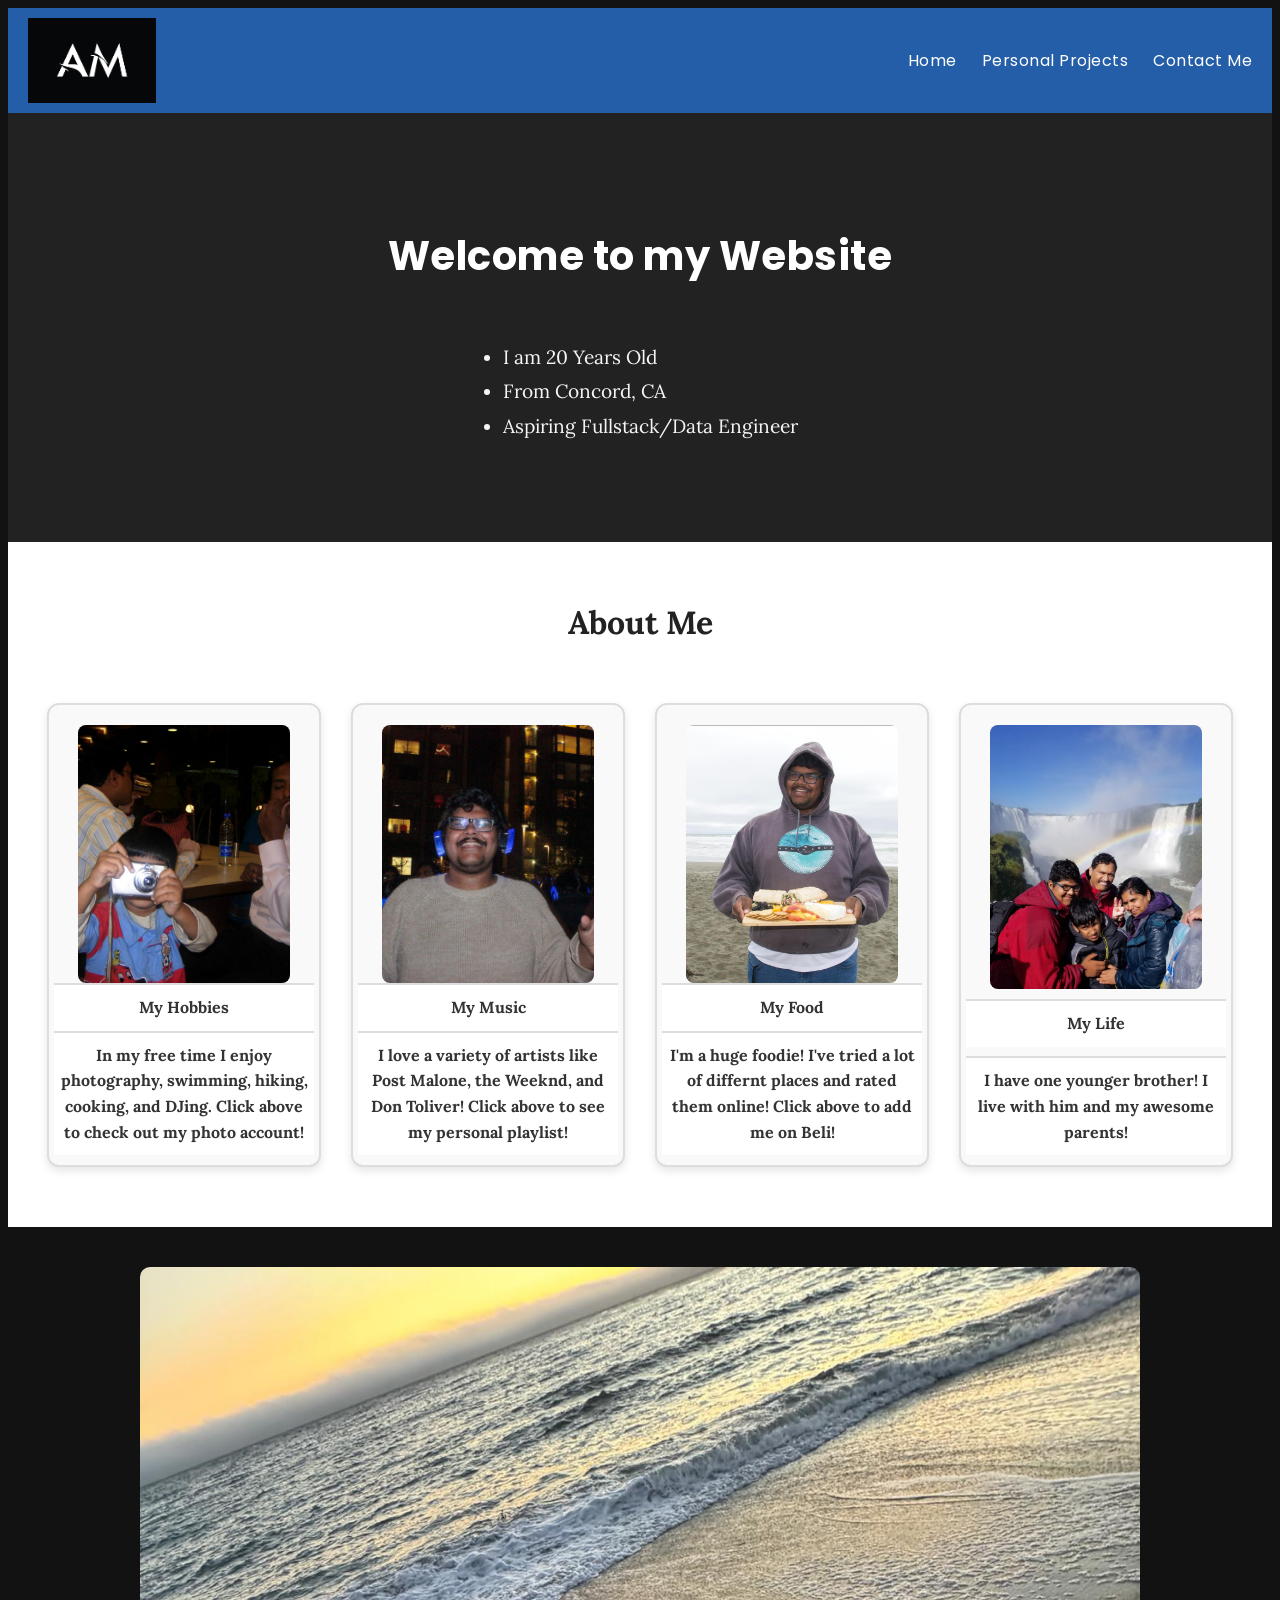
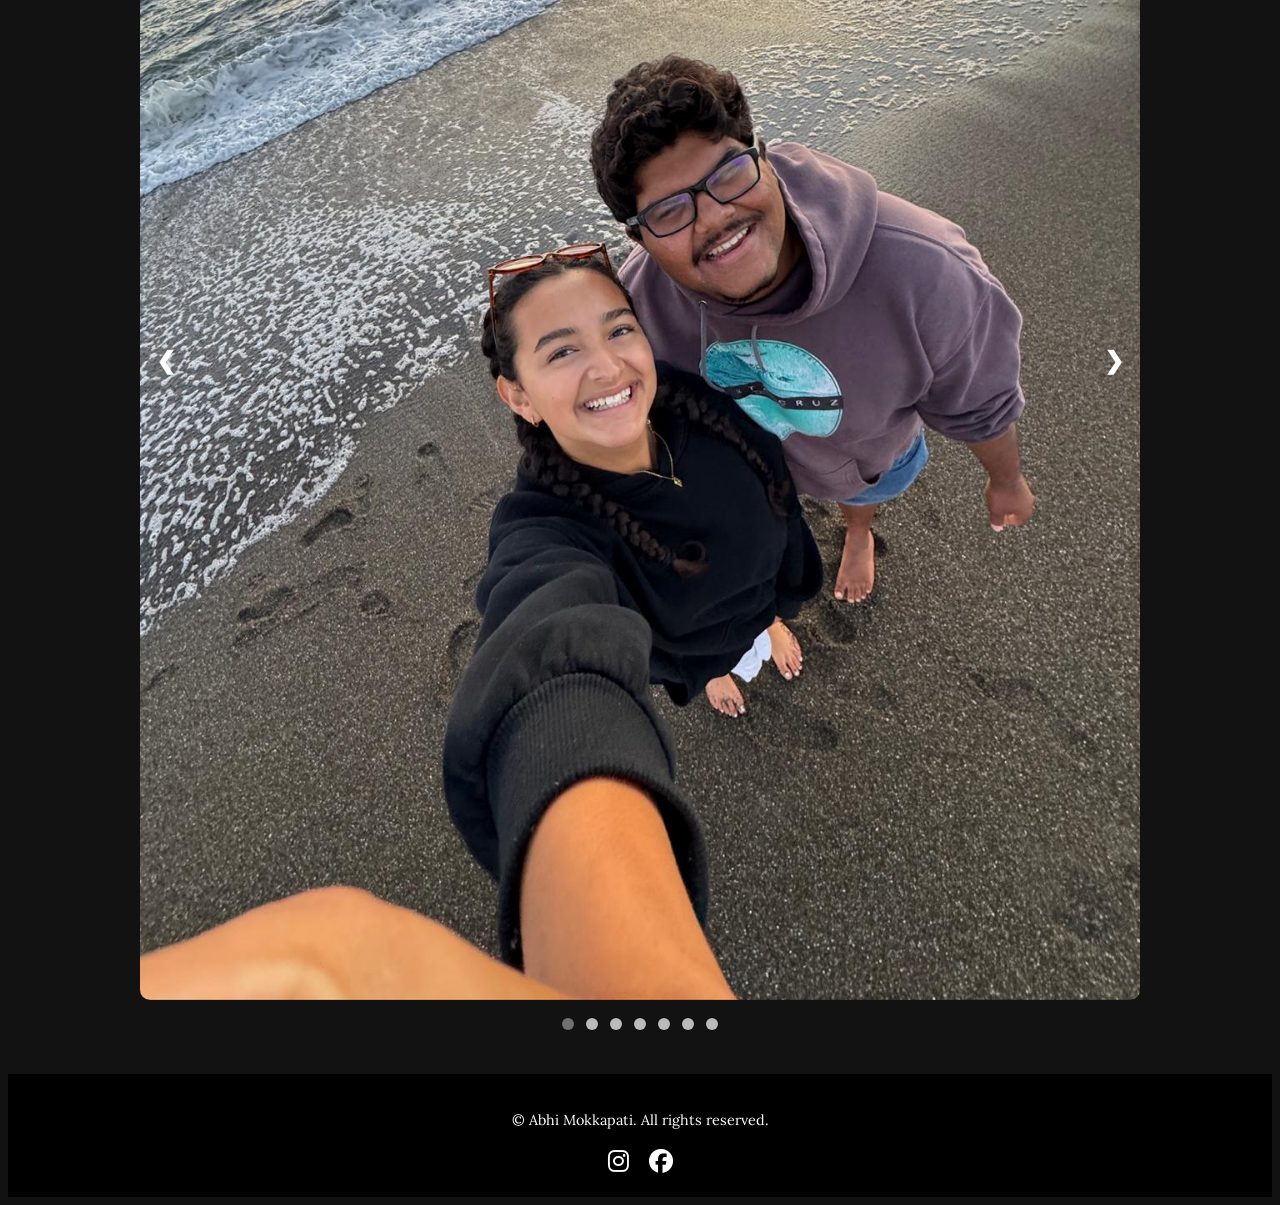
==== homepage/index.html @ 820ace2a "Project Complete" ====
<!DOCTYPE html>
<html lang="en">
<head>
  <meta charset="UTF-8" />
  <meta name="viewport" content="width=device-width, initial-scale=1.0" />
  <title>Abhi Mokkapati | About Me</title>
  <link rel="stylesheet" href="index.css" />
  <link href="https://fonts.googleapis.com/css2?family=Lora:wght@400;500&family=Poppins:wght@400;600&display=swap" rel="stylesheet">
  <link rel="stylesheet" href="https://cdnjs.cloudflare.com/ajax/libs/font-awesome/6.6.0/css/all.min.css">
</head>

<body>
<header class="navbar">
  <button class="hamburger" id="hamburger">☰</button>

  <div class="logo">
    <a href = "../homepage/index.html">
      <img src="/homepage/images/AM Logo.jpg" alt="Abhi Mokkapati Personal Logo">
    </a>
  </div>

  <!-- Navigation links -->
  <nav class="nav-links" id="navLinks">
    <a href="index.html">Home</a>
    <a href="../projects/projects.html">Personal Projects</a>
    <a href="../contact/contact.html">Contact Me</a>
  </nav>

</header>

  <main>
    <section class="hero">
      <h1>Welcome to my Website</h1>
      <ul class="hero-info">
        <li>I am 20 Years Old</li>
        <li>From Concord, CA</li>
        <li>Aspiring Fullstack/Data Engineer</li>
      </ul>
    </section>
    
    <section class="content">
      <a href="https://www.instagram.com/abhisflics?igsh=NTc4MTIwNjQ2YQ%3D%3D&utm_source=qr" class="card">
        <img src="./images/photo.jpg" alt="Picture of Abhi Taking Photos">
        <p>My Hobbies</p>
        <p>In my free time I enjoy photography, swimming, hiking, cooking, and DJing. Click above to check out my photo account!</p>
      </a>
      <a href="https://music.youtube.com/playlist?list=PLxDyHWCbbAKQEvSBJ_SoKx1-cVVF4ZaMH&si=SD_Dmadu_10Iu_x-" class="card">
        <img src="./images/2.jpg" alt="Picture of Abhi With Headphones">
        <p>My Music</p>
        <p>I love a variety of artists like Post Malone, the Weeknd, and Don Toliver! Click above to see my personal playlist!</p>
      </a>
      <a href="https://beliapp.co/app/abhimokkapati" class="card">
        <img src="./images/food.jpg" alt="Picture of Food">
        <p>My Food</p>
        <p>I'm a huge foodie! I've tried a lot of differnt places and rated them online! Click above to add me on Beli!</p>
      </a>
      <a href="" class="card">
        <img src="./images/family.jpg" alt="Abhi's Family">
        <p>My Life</p>
        <p>I have one younger brother! I live with him and my awesome parents!</p>
      </a>
    </section>
  </div>
</section>


    <!-- Slideshow Images -->
    <section class="slideshow">
      <div class="mySlides fade">
        <img src="/homepage/images/1.jpg" style="width:100%">
      </div>
    
      <div class="mySlides fade">
        <img src="/homepage/images/2.jpg" style="width:100%">
      </div>
    
      <div class="mySlides fade">
        <img src="/homepage/images/3.jpg" style="width:100%">
      </div>

      <div class="mySlides fade">
        <img src="/homepage/images/4.jpg" style="width:100%">
      </div>
    
      <div class="mySlides fade">
        <img src="/homepage/images/5.jpg" style="width:100%">
      </div>

      <div class="mySlides fade">
        <img src="/homepage/images/6.jpg" style="width:100%">
      </div>
    
      <div class="mySlides fade">
        <img src="/homepage/images/7.jpg" style="width:100%">
      </div>

      <!-- Navigation buttons -->
      <a class="prev" onclick="plusSlides(-1)">&#10094;</a>
      <a class="next" onclick="plusSlides(1)">&#10095;</a>

      <!-- Dots -->
      <div style="text-align:center; margin-top:10px;">
        <span class="dot" onclick="currentSlide(1)"></span>
        <span class="dot" onclick="currentSlide(2)"></span>
        <span class="dot" onclick="currentSlide(3)"></span>
        <span class="dot" onclick="currentSlide(4)"></span>
        <span class="dot" onclick="currentSlide(5)"></span>
        <span class="dot" onclick="currentSlide(6)"></span>
        <span class="dot" onclick="currentSlide(7)"></span>
      </div>
    </section>
  </main>

  <footer>
    <p>&copy; Abhi Mokkapati. All rights reserved.</p>

    <div class="footer-socials">
      <a href="https://www.instagram.com/abhi.mokkapati?utm_source=qr" target="_blank" aria-label="Instagram">
        <i class="fab fa-instagram"></i>
      </a>
      <a href="https://www.facebook.com/abhi.mokkapati26/" target="_blank" aria-label="Facebook">
        <i class="fab fa-facebook"></i>
      </a>
    </div>
  </footer>


<script src="index.js"></script>
</body>
</html>
---- homepage/index.css ----
body {
  font-family: 'Lora', serif;
  color: #f5f5f5;
  background-color: #121212;
}

h1, h2, h3, .nav-links a, .card-title {
  font-family: 'Poppins', sans-serif;
  letter-spacing: 0.5px;
}

p {
  line-height: 1.6;
}

.logo img {
  height: auto;                /* Maintain the aspect ratio */
  width: clamp(80px, 10vw, 150px); /* Dynamic resizing: min 80px, max 150px */
  object-fit: contain;         /* Ensures the image isn’t distorted */
  display: block;
}

/* ===== Navbar Layout ===== */
.navbar {
  display: flex;
  justify-content: space-between;
  align-items: center;
  background-color: #245ea9;
  padding: 10px 20px;
  position: relative; /* ensures dropdown stays inside navbar */
  z-index: 1000;
}

/* ===== Hamburger Button (top-right) ===== */
.hamburger {
  display: none;
  font-size: 26px;
  background: none;
  border: none;
  color: white;
  cursor: pointer;
  position: absolute;
  right: 20px;
  top: 50%;
  transform: translateY(-50%);
  z-index: 1100;
}

.hamburger:focus {
  outline: none;
}

/* ===== Desktop Nav Link Reset ===== */
@media (min-width: 769px) {
  .nav-links {
    display: flex;
    gap: 25px;
    align-items: center;
    justify-content: flex-end;
  }

  .nav-links a {
    text-decoration: none !important;
    border: none !important;
    color: white;
    font-size: 16px;
    transition: color 0.3s;
    display: inline-block;
  }

  .nav-links a:hover {
    color: rgb(3, 10, 139);
    text-decoration: none;
  }
}

/* ===== Responsive Dropdown Menu ===== */
@media (max-width: 768px) {
  .nav-links {
    display: none;
    flex-direction: column;
    background-color: #245ea9;
    position: absolute;
    top: 100%; /* directly below navbar */
    right: 0;
    width: 100%;
    text-align: center;
    padding: 15px 0;
    box-shadow: 0 4px 10px rgba(0, 0, 0, 0.2);
  }

  .nav-links.show {
    display: flex;
  }

  /* Fade-down animation for dropdown */
  @keyframes fadeDown {
    from {
      opacity: 0;
      transform: translateY(-10px);
    }
    to {
      opacity: 1;
      transform: translateY(0);
    }
  }

  .nav-links.show {
    display: flex;
    animation: fadeDown 0.3s ease-out;
  }

  .nav-links a {
  text-decoration: none;
  border: none;
  color: white;
  font-size: 16px;
  transition: color 0.3s;
  display: inline-block; 
  }

  .nav-links a:hover {
    color: rgb(3, 10, 139);
    text-decoration: none;
    border: none;
  }

  .hamburger {
    display: block;
  }
}

/* ===== Hero Section ===== */
.hero {
  text-align: center;
  padding: 80px 20px;
  background: #222;
  color: white;
}

.hero h1 {
  font-size: 2.5em;
}

.hero p {
  font-size: 1.2em;
}

.hero-info {
  list-style-type: disc;
  text-align: left;
  display: inline-block;
  margin-top: 20px;
  font-size: 1.2em;
  line-height: 1.8;
  padding-left: 20px;
}

.hero-info li {
  color: #f5f5f5;
}

/* ===== About Me Section ===== */
.content {
  padding: 60px 20px;
  display: flex;
  flex-wrap: wrap;
  justify-content: center;
  gap: 30px;
  background-color: white;
}

.content::before {
  content: "About Me";
  display: block;
  width: 100%;
  text-align: center;
  font-size: 2em;
  font-weight: bold;
  margin-bottom: 30px;
  color: #222;
}

/* ===== Card Styling ===== */
.card {
  background-color: #f9f9f9;
  border: 2px solid #ddd;
  border-radius: 12px;
  box-shadow: 0 4px 8px rgba(0,0,0,0.1);
  width: 250px;
  min-height: 260px; /* ensure consistent minimum height */
  display: flex;
  flex-direction: column;
  justify-content: flex-start;
  align-items: center;
  overflow: visible; /* allow content to expand */
  text-decoration: none;
  color: inherit;
  transition: transform 0.3s ease, box-shadow 0.3s ease, background-color 0.3s ease;
  padding: 10px;
}


/* Hover effect — changes entire box color */
.card:hover {
  background-color: #388dd2; /* light blue accent */
  transform: scale(1.05);
  box-shadow: 0 6px 12px rgba(0,0,0,0.2);
}

/* ===== Card Image ===== */
.card img {
  width: 85%;
  height: 60%;
  object-fit: cover;
  border-radius: 8px;
  margin-top: 10px;
}

/* ===== Card Text ===== */
.card p {
  font-weight: bold;
  text-align: center;
  padding: 10px 5px;
  margin-top: auto;
  margin-bottom: 0;
  font-size: 1em;
  color: #333; /* text stays readable */
  background-color: white; /* text area stays white even when hovered */
  width: 100%;
  border-top: 2px solid #ddd;
}

/* Keep text background white on hover */
.card:hover p {
  background-color: white;
}

/* ===== Slideshow Section ===== */
.slideshow {
  position: relative;
  max-width: 1000px;
  margin: 40px auto;
}

.mySlides {
  display: none;
}

.mySlides img {
  width: 100%;
  border-radius: 10px;
}

/* Navigation arrows */
.prev, .next {
  cursor: pointer;
  position: absolute;
  top: 50%;
  width: auto;
  padding: 16px;
  margin-top: -22px;
  color: white;
  font-weight: bold;
  font-size: 24px;
  border-radius: 0 3px 3px 0;
  user-select: none;
  transition: 0.3s;
}

.next {
  right: 0;
  border-radius: 3px 0 0 3px;
}

.prev:hover, .next:hover {
  background-color: rgba(0,0,0,0.8);
}

/* Dots */
.dot {
  cursor: pointer;
  height: 12px;
  width: 12px;
  margin: 0 4px;
  background-color: #bbb;
  border-radius: 50%;
  display: inline-block;
  transition: background-color 0.3s ease;
}

.active, .dot:hover {
  background-color: #717171;
}

/* ===== Footer ===== */
footer {
  background-color: black;
  color: white;
  text-align: center;
  padding: 20px 0;
  font-size: 0.9rem;
}

.footer-socials {
  margin-top: 10px;
  display: flex;
  justify-content: center;
  align-items: center;
  gap: 20px;
}

.footer-socials a {
  color: white;
  font-size: 1.5rem;
  transition: transform 0.3s, color 0.3s;
}

.footer-socials a:hover {
  color: rgb(3, 10, 139); /* ISA blue hue on hover */
  transform: scale(1.1);
}

.ocf-logo {
  height: 25px;
  width: auto;
  transition: transform 0.3s;
}

.ocf-logo:hover {
  transform: scale(1.1);
}
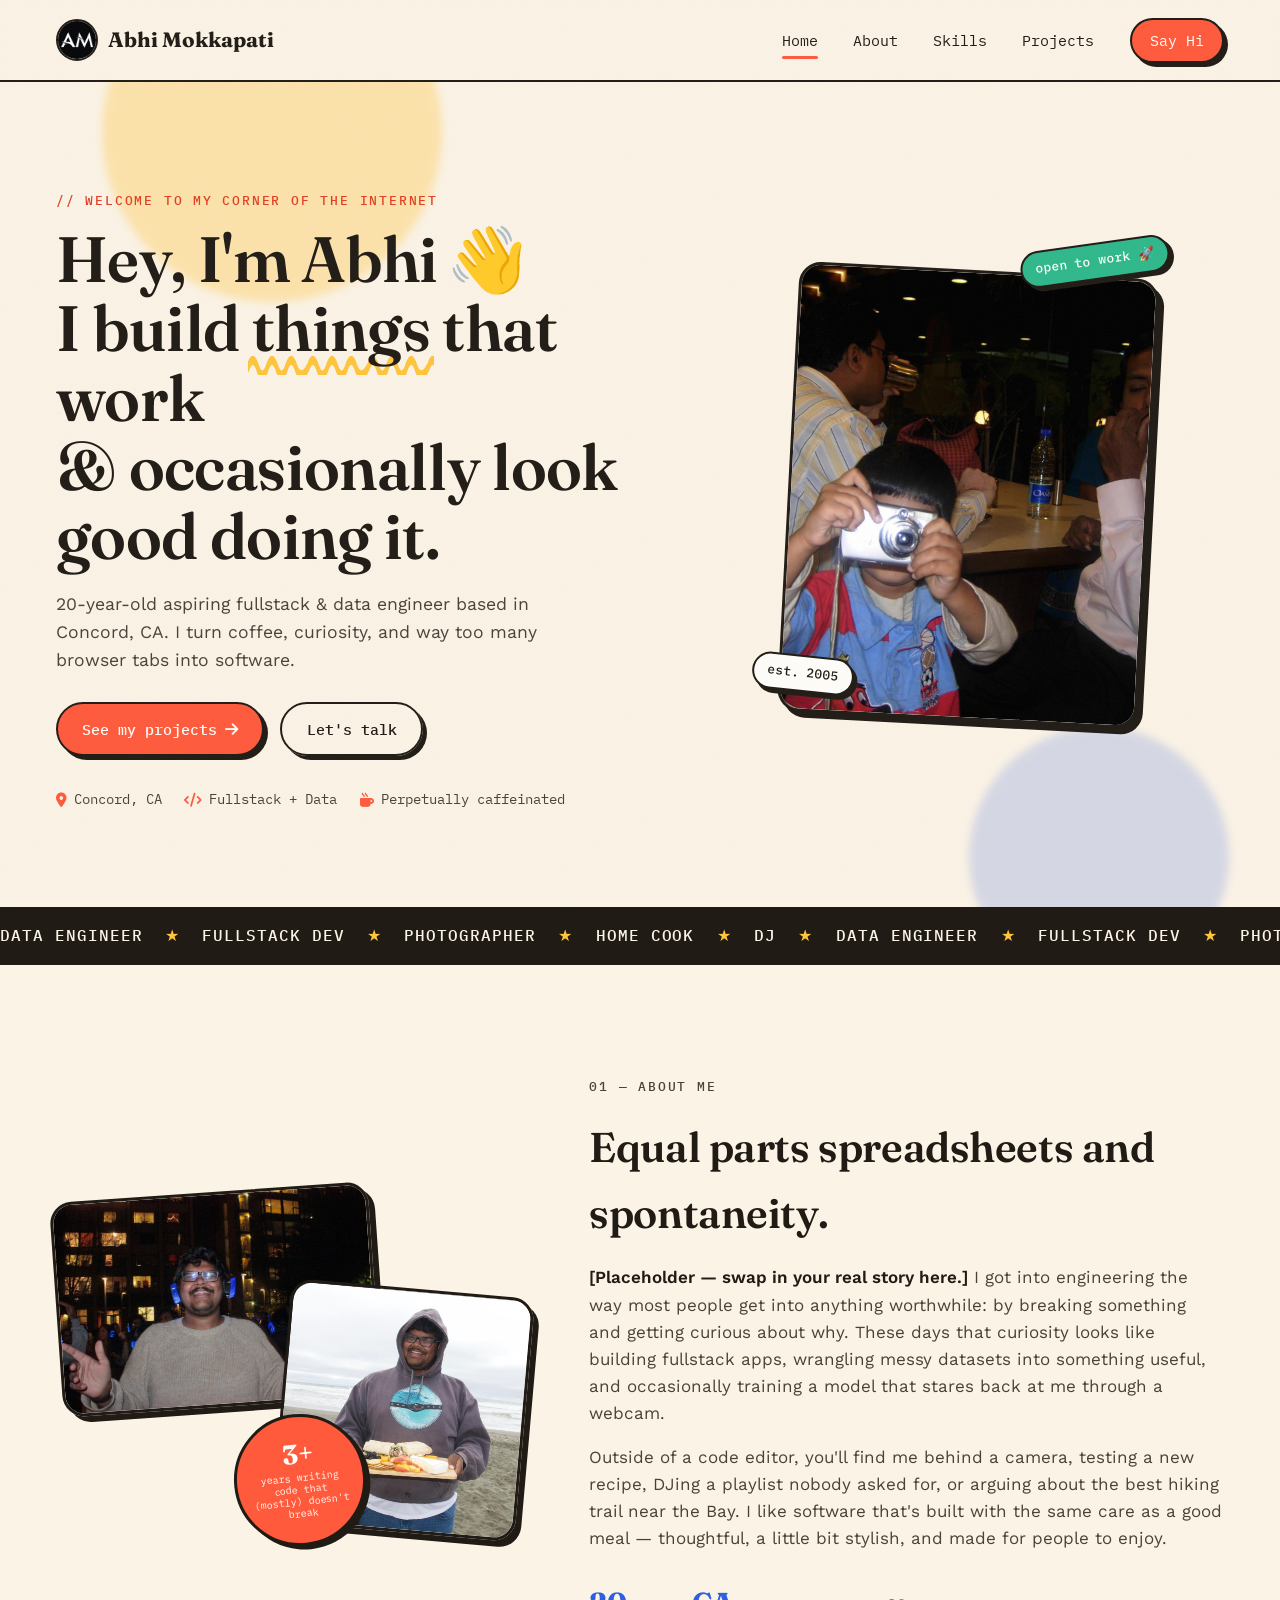
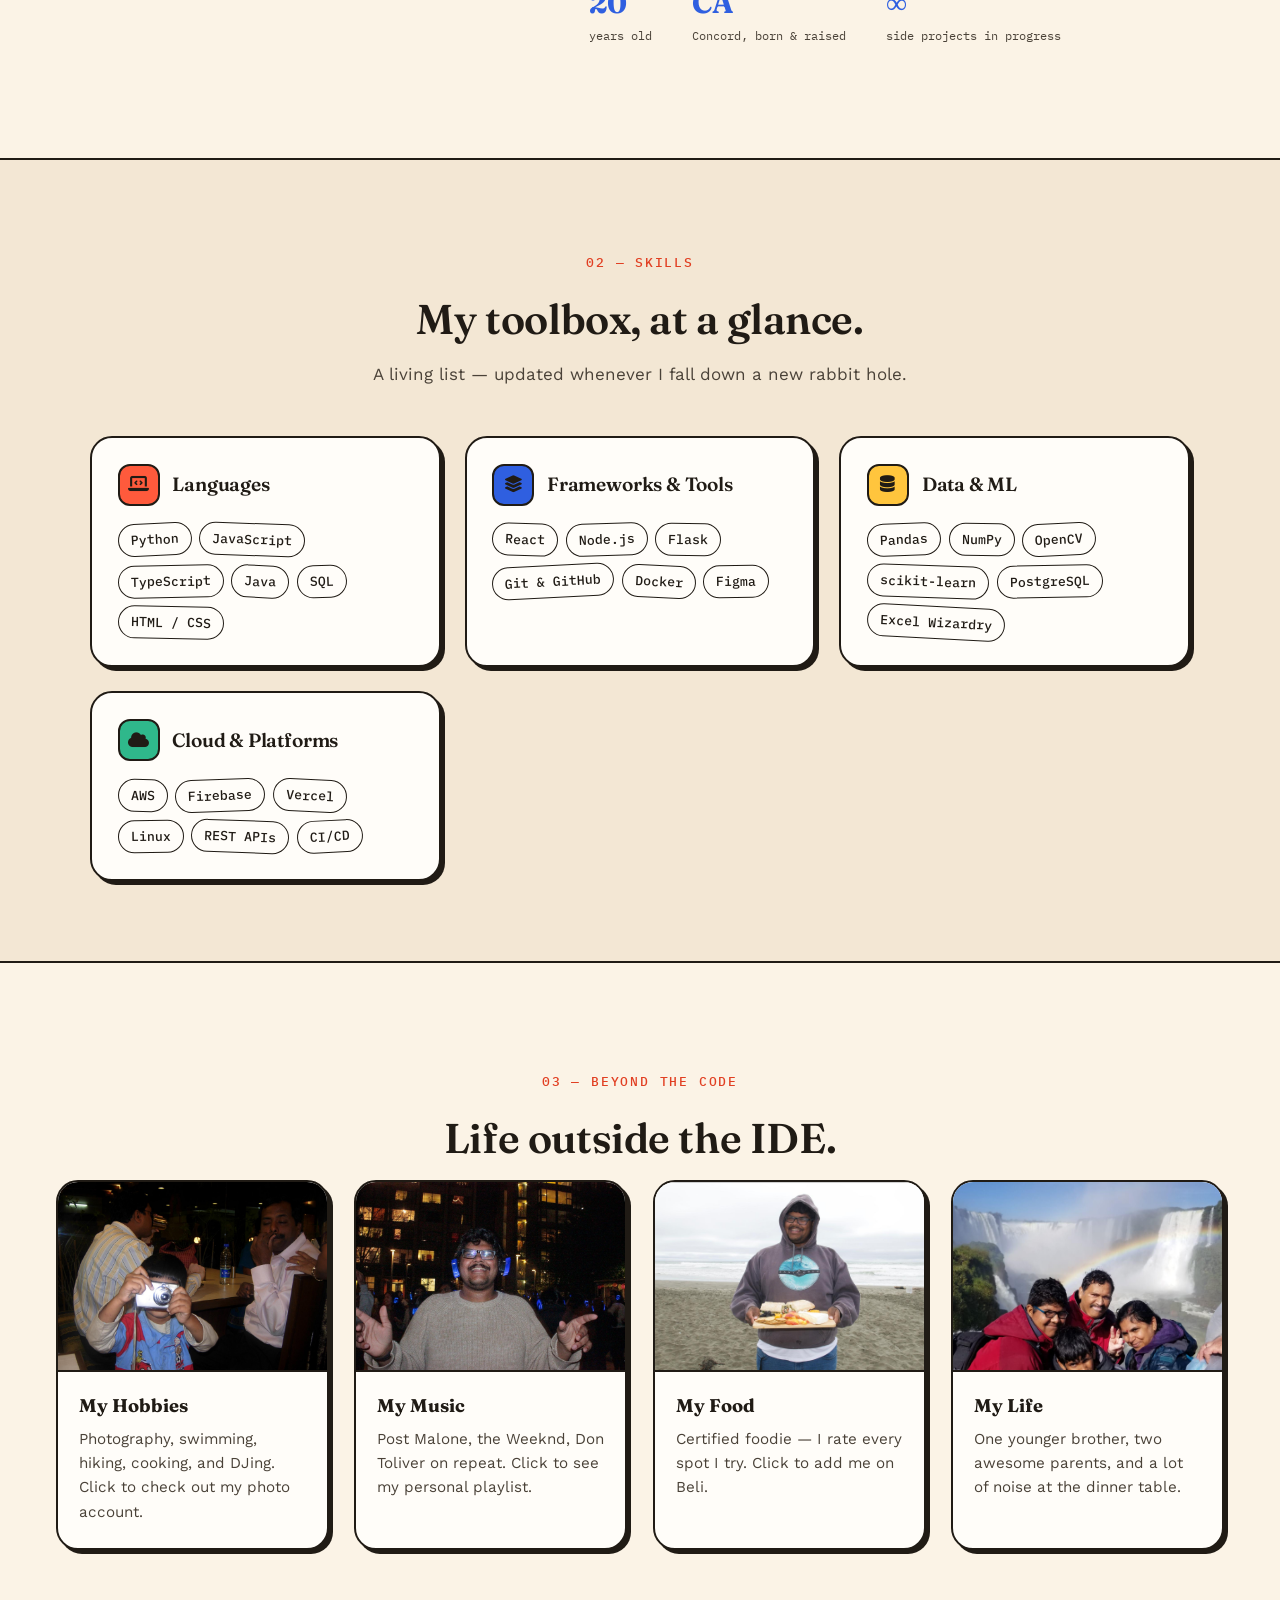
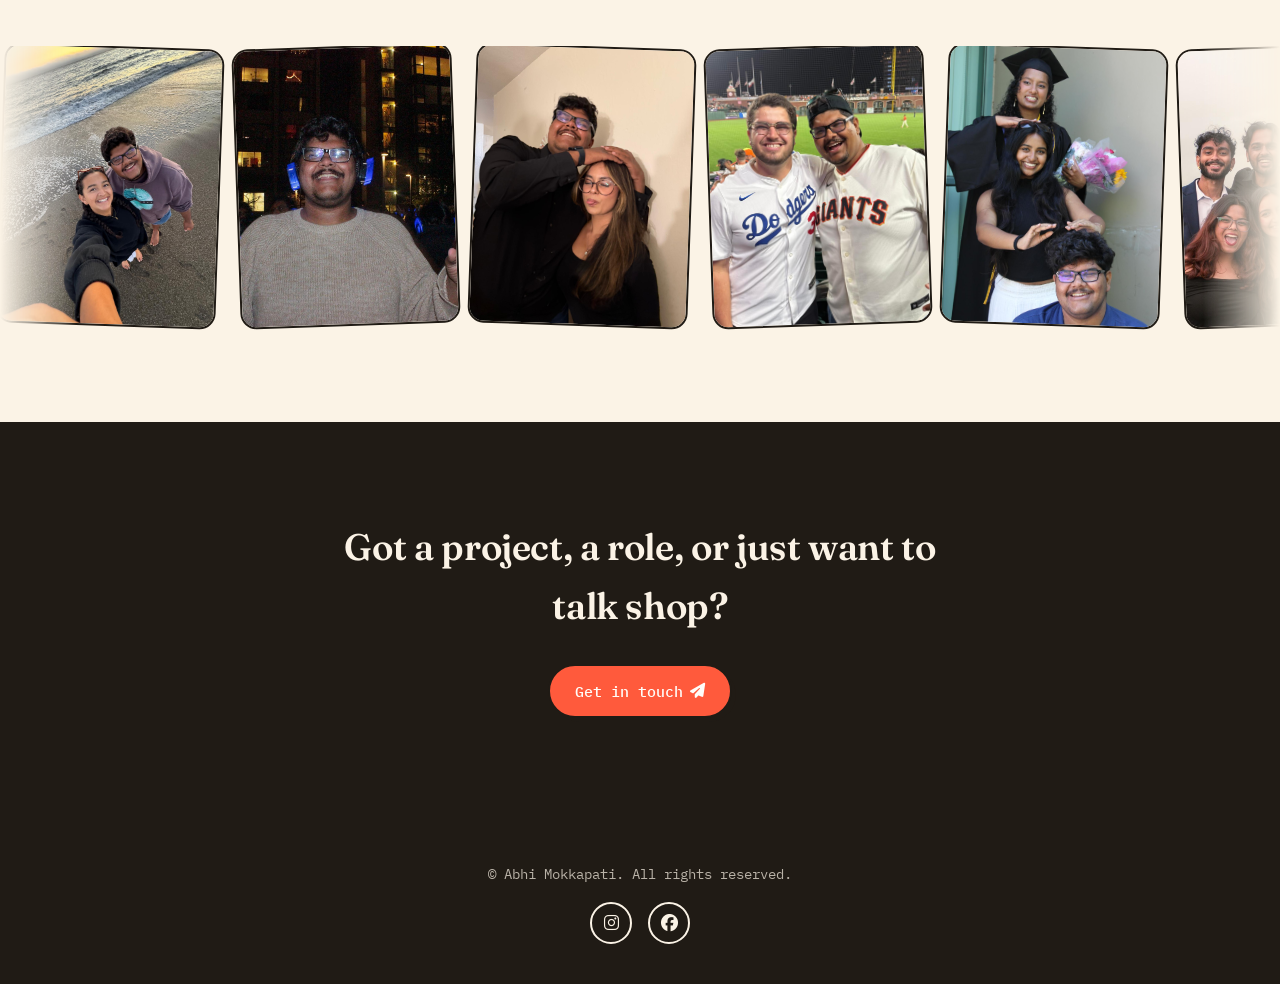
==== commit 8277eabb: "Redesign site with playful/creative personal-brand aesthetic Adds About and Skills sections to the h" ====
--- a/homepage/index.html
+++ b/homepage/index.html
@@ -3,111 +3,235 @@
 <head>
   <meta charset="UTF-8" />
   <meta name="viewport" content="width=device-width, initial-scale=1.0" />
-  <title>Abhi Mokkapati | About Me</title>
+  <title>Abhi Mokkapati | Fullstack &amp; Data Engineer</title>
+  <meta name="description" content="Abhi Mokkapati — aspiring fullstack &amp; data engineer. Portfolio, skills, and a bit of personality." />
+  <link rel="stylesheet" href="../assets/css/base.css" />
   <link rel="stylesheet" href="index.css" />
-  <link href="https://fonts.googleapis.com/css2?family=Lora:wght@400;500&family=Poppins:wght@400;600&display=swap" rel="stylesheet">
+  <link href="https://fonts.googleapis.com/css2?family=Fraunces:ital,opsz,wght@0,9..144,500..800;1,9..144,500..700&family=Work+Sans:wght@400;500;600;700&family=IBM+Plex+Mono:wght@400;500&display=swap" rel="stylesheet">
   <link rel="stylesheet" href="https://cdnjs.cloudflare.com/ajax/libs/font-awesome/6.6.0/css/all.min.css">
 </head>
 
 <body>
 <header class="navbar">
-  <button class="hamburger" id="hamburger">☰</button>
-
   <div class="logo">
-    <a href = "../homepage/index.html">
-      <img src="/homepage/images/AM Logo.jpg" alt="Abhi Mokkapati Personal Logo">
+    <a href="index.html">
+      <img src="images/AM Logo.jpg" alt="Abhi Mokkapati Personal Logo">
+      Abhi Mokkapati
     </a>
   </div>
 
-  <!-- Navigation links -->
+  <button class="hamburger" id="hamburger">☰</button>
+
   <nav class="nav-links" id="navLinks">
-    <a href="index.html">Home</a>
-    <a href="../projects/projects.html">Personal Projects</a>
-    <a href="../contact/contact.html">Contact Me</a>
+    <a href="index.html" class="active">Home</a>
+    <a href="index.html#about">About</a>
+    <a href="index.html#skills">Skills</a>
+    <a href="../projects/projects.html">Projects</a>
+    <a href="../contact/contact.html" class="nav-cta">Say Hi</a>
   </nav>
-
 </header>
 
   <main>
+    <!-- ============ HERO ============ -->
     <section class="hero">
-      <h1>Welcome to my Website</h1>
-      <ul class="hero-info">
-        <li>I am 20 Years Old</li>
-        <li>From Concord, CA</li>
-        <li>Aspiring Fullstack/Data Engineer</li>
-      </ul>
-    </section>
-    
-    <section class="content">
-      <a href="https://www.instagram.com/abhisflics?igsh=NTc4MTIwNjQ2YQ%3D%3D&utm_source=qr" class="card">
-        <img src="./images/photo.jpg" alt="Picture of Abhi Taking Photos">
-        <p>My Hobbies</p>
-        <p>In my free time I enjoy photography, swimming, hiking, cooking, and DJing. Click above to check out my photo account!</p>
-      </a>
-      <a href="https://music.youtube.com/playlist?list=PLxDyHWCbbAKQEvSBJ_SoKx1-cVVF4ZaMH&si=SD_Dmadu_10Iu_x-" class="card">
-        <img src="./images/2.jpg" alt="Picture of Abhi With Headphones">
-        <p>My Music</p>
-        <p>I love a variety of artists like Post Malone, the Weeknd, and Don Toliver! Click above to see my personal playlist!</p>
-      </a>
-      <a href="https://beliapp.co/app/abhimokkapati" class="card">
-        <img src="./images/food.jpg" alt="Picture of Food">
-        <p>My Food</p>
-        <p>I'm a huge foodie! I've tried a lot of differnt places and rated them online! Click above to add me on Beli!</p>
-      </a>
-      <a href="" class="card">
-        <img src="./images/family.jpg" alt="Abhi's Family">
-        <p>My Life</p>
-        <p>I have one younger brother! I live with him and my awesome parents!</p>
-      </a>
-    </section>
-  </div>
-</section>
-
-
-    <!-- Slideshow Images -->
-    <section class="slideshow">
-      <div class="mySlides fade">
-        <img src="/homepage/images/1.jpg" style="width:100%">
-      </div>
-    
-      <div class="mySlides fade">
-        <img src="/homepage/images/2.jpg" style="width:100%">
-      </div>
-    
-      <div class="mySlides fade">
-        <img src="/homepage/images/3.jpg" style="width:100%">
-      </div>
-
-      <div class="mySlides fade">
-        <img src="/homepage/images/4.jpg" style="width:100%">
-      </div>
-    
-      <div class="mySlides fade">
-        <img src="/homepage/images/5.jpg" style="width:100%">
-      </div>
-
-      <div class="mySlides fade">
-        <img src="/homepage/images/6.jpg" style="width:100%">
-      </div>
-    
-      <div class="mySlides fade">
-        <img src="/homepage/images/7.jpg" style="width:100%">
-      </div>
-
-      <!-- Navigation buttons -->
-      <a class="prev" onclick="plusSlides(-1)">&#10094;</a>
-      <a class="next" onclick="plusSlides(1)">&#10095;</a>
-
-      <!-- Dots -->
-      <div style="text-align:center; margin-top:10px;">
-        <span class="dot" onclick="currentSlide(1)"></span>
-        <span class="dot" onclick="currentSlide(2)"></span>
-        <span class="dot" onclick="currentSlide(3)"></span>
-        <span class="dot" onclick="currentSlide(4)"></span>
-        <span class="dot" onclick="currentSlide(5)"></span>
-        <span class="dot" onclick="currentSlide(6)"></span>
-        <span class="dot" onclick="currentSlide(7)"></span>
-      </div>
+      <div class="hero-blob blob-1"></div>
+      <div class="hero-blob blob-2"></div>
+
+      <div class="hero-copy">
+        <p class="eyebrow">// welcome to my corner of the internet</p>
+        <h1>Hey, I'm Abhi<span class="wave">👋</span><br>I build <span class="squiggle">things</span> that work<br>&amp; occasionally look good doing it.</h1>
+        <p class="hero-sub">20-year-old aspiring fullstack &amp; data engineer based in Concord, CA. I turn coffee, curiosity, and way too many browser tabs into software.</p>
+        <div class="hero-actions">
+          <a href="../projects/projects.html" class="btn btn-coral">See my projects <i class="fa-solid fa-arrow-right"></i></a>
+          <a href="../contact/contact.html" class="btn btn-outline">Let's talk</a>
+        </div>
+        <ul class="hero-facts">
+          <li><i class="fa-solid fa-location-dot"></i> Concord, CA</li>
+          <li><i class="fa-solid fa-code"></i> Fullstack + Data</li>
+          <li><i class="fa-solid fa-mug-hot"></i> Perpetually caffeinated</li>
+        </ul>
+      </div>
+
+      <div class="hero-portrait">
+        <div class="portrait-frame">
+          <img src="images/photo.jpg" alt="Abhi Mokkapati">
+        </div>
+        <span class="sticker sticker-1">open to work 🚀</span>
+        <span class="sticker sticker-2">est. 2005</span>
+      </div>
+    </section>
+
+    <!-- ============ MARQUEE ============ -->
+    <section class="marquee-wrap" aria-hidden="true">
+      <div class="marquee-track">
+        <span>DATA ENGINEER</span><span>★</span><span>FULLSTACK DEV</span><span>★</span><span>PHOTOGRAPHER</span><span>★</span><span>HOME COOK</span><span>★</span><span>DJ</span><span>★</span>
+        <span>DATA ENGINEER</span><span>★</span><span>FULLSTACK DEV</span><span>★</span><span>PHOTOGRAPHER</span><span>★</span><span>HOME COOK</span><span>★</span><span>DJ</span><span>★</span>
+      </div>
+    </section>
+
+    <!-- ============ ABOUT ============ -->
+    <section class="about" id="about">
+      <div class="about-media reveal">
+        <img src="images/2.jpg" alt="Abhi with headphones" class="about-img img-1">
+        <img src="images/food.jpg" alt="A dish Abhi cooked" class="about-img img-2">
+        <div class="about-badge">
+          <strong>3+</strong>
+          <span>years writing code that (mostly) doesn't break</span>
+        </div>
+      </div>
+
+      <div class="about-copy reveal">
+        <p class="eyebrow">01 — about me</p>
+        <h2>Equal parts spreadsheets and spontaneity.</h2>
+        <p>
+          <em>[Placeholder — swap in your real story here.]</em> I got into engineering the way most people
+          get into anything worthwhile: by breaking something and getting curious about why. These days
+          that curiosity looks like building fullstack apps, wrangling messy datasets into something useful,
+          and occasionally training a model that stares back at me through a webcam.
+        </p>
+        <p>
+          Outside of a code editor, you'll find me behind a camera, testing a new recipe, DJing a playlist
+          nobody asked for, or arguing about the best hiking trail near the Bay. I like software that's built
+          with the same care as a good meal — thoughtful, a little bit stylish, and made for people to enjoy.
+        </p>
+        <div class="about-stat-row">
+          <div class="stat"><strong>20</strong><span>years old</span></div>
+          <div class="stat"><strong>CA</strong><span>Concord, born &amp; raised</span></div>
+          <div class="stat"><strong>∞</strong><span>side projects in progress</span></div>
+        </div>
+      </div>
+    </section>
+
+    <!-- ============ SKILLS ============ -->
+    <section class="skills" id="skills">
+      <p class="eyebrow center">02 — skills</p>
+      <h2 class="center">My toolbox, at a glance.</h2>
+      <p class="section-sub center">A living list — updated whenever I fall down a new rabbit hole.</p>
+
+      <div class="skills-grid">
+        <div class="skill-card reveal">
+          <div class="skill-card-head">
+            <span class="skill-icon" style="background:var(--coral)"><i class="fa-solid fa-laptop-code"></i></span>
+            <h3>Languages</h3>
+          </div>
+          <div class="tag-cloud">
+            <span class="tag" style="--r:-3deg">Python</span>
+            <span class="tag" style="--r:2deg">JavaScript</span>
+            <span class="tag" style="--r:-1deg">TypeScript</span>
+            <span class="tag" style="--r:3deg">Java</span>
+            <span class="tag" style="--r:-2deg">SQL</span>
+            <span class="tag" style="--r:1deg">HTML / CSS</span>
+          </div>
+        </div>
+
+        <div class="skill-card reveal">
+          <div class="skill-card-head">
+            <span class="skill-icon" style="background:var(--blue)"><i class="fa-solid fa-layer-group"></i></span>
+            <h3>Frameworks &amp; Tools</h3>
+          </div>
+          <div class="tag-cloud">
+            <span class="tag" style="--r:2deg">React</span>
+            <span class="tag" style="--r:-2deg">Node.js</span>
+            <span class="tag" style="--r:1deg">Flask</span>
+            <span class="tag" style="--r:-3deg">Git &amp; GitHub</span>
+            <span class="tag" style="--r:3deg">Docker</span>
+            <span class="tag" style="--r:-1deg">Figma</span>
+          </div>
+        </div>
+
+        <div class="skill-card reveal">
+          <div class="skill-card-head">
+            <span class="skill-icon" style="background:var(--marigold)"><i class="fa-solid fa-database"></i></span>
+            <h3>Data &amp; ML</h3>
+          </div>
+          <div class="tag-cloud">
+            <span class="tag" style="--r:-2deg">Pandas</span>
+            <span class="tag" style="--r:1deg">NumPy</span>
+            <span class="tag" style="--r:-3deg">OpenCV</span>
+            <span class="tag" style="--r:2deg">scikit-learn</span>
+            <span class="tag" style="--r:-1deg">PostgreSQL</span>
+            <span class="tag" style="--r:3deg">Excel Wizardry</span>
+          </div>
+        </div>
+
+        <div class="skill-card reveal">
+          <div class="skill-card-head">
+            <span class="skill-icon" style="background:var(--mint)"><i class="fa-solid fa-cloud"></i></span>
+            <h3>Cloud &amp; Platforms</h3>
+          </div>
+          <div class="tag-cloud">
+            <span class="tag" style="--r:1deg">AWS</span>
+            <span class="tag" style="--r:-2deg">Firebase</span>
+            <span class="tag" style="--r:3deg">Vercel</span>
+            <span class="tag" style="--r:-1deg">Linux</span>
+            <span class="tag" style="--r:2deg">REST APIs</span>
+            <span class="tag" style="--r:-3deg">CI/CD</span>
+          </div>
+        </div>
+      </div>
+    </section>
+
+    <!-- ============ BEYOND THE CODE ============ -->
+    <section class="content" id="beyond">
+      <p class="eyebrow center">03 — beyond the code</p>
+      <h2 class="center">Life outside the IDE.</h2>
+
+      <div class="card-grid">
+        <a href="https://www.instagram.com/abhisflics?igsh=NTc4MTIwNjQ2YQ%3D%3D&utm_source=qr" class="card" target="_blank" rel="noopener">
+          <img src="images/photo.jpg" alt="Picture of Abhi Taking Photos">
+          <div class="card-body">
+            <p class="card-title">My Hobbies</p>
+            <p>Photography, swimming, hiking, cooking, and DJing. Click to check out my photo account.</p>
+          </div>
+        </a>
+        <a href="https://music.youtube.com/playlist?list=PLxDyHWCbbAKQEvSBJ_SoKx1-cVVF4ZaMH&si=SD_Dmadu_10Iu_x-" class="card" target="_blank" rel="noopener">
+          <img src="images/2.jpg" alt="Picture of Abhi With Headphones">
+          <div class="card-body">
+            <p class="card-title">My Music</p>
+            <p>Post Malone, the Weeknd, Don Toliver on repeat. Click to see my personal playlist.</p>
+          </div>
+        </a>
+        <a href="https://beliapp.co/app/abhimokkapati" class="card" target="_blank" rel="noopener">
+          <img src="images/food.jpg" alt="Picture of Food">
+          <div class="card-body">
+            <p class="card-title">My Food</p>
+            <p>Certified foodie — I rate every spot I try. Click to add me on Beli.</p>
+          </div>
+        </a>
+        <a href="#about" class="card">
+          <img src="images/family.jpg" alt="Abhi's Family">
+          <div class="card-body">
+            <p class="card-title">My Life</p>
+            <p>One younger brother, two awesome parents, and a lot of noise at the dinner table.</p>
+          </div>
+        </a>
+      </div>
+    </section>
+
+    <!-- ============ PHOTO STRIP ============ -->
+    <section class="photo-strip reveal" aria-label="Photo carousel">
+      <div class="strip-track">
+        <img src="images/1.jpg" alt="">
+        <img src="images/2.jpg" alt="">
+        <img src="images/3.jpg" alt="">
+        <img src="images/4.jpg" alt="">
+        <img src="images/5.jpg" alt="">
+        <img src="images/6.jpg" alt="">
+        <img src="images/7.jpg" alt="">
+        <img src="images/1.jpg" alt="" aria-hidden="true">
+        <img src="images/2.jpg" alt="" aria-hidden="true">
+        <img src="images/3.jpg" alt="" aria-hidden="true">
+        <img src="images/4.jpg" alt="" aria-hidden="true">
+        <img src="images/5.jpg" alt="" aria-hidden="true">
+        <img src="images/6.jpg" alt="" aria-hidden="true">
+        <img src="images/7.jpg" alt="" aria-hidden="true">
+      </div>
+    </section>
+
+    <!-- ============ CTA ============ -->
+    <section class="cta">
+      <h2>Got a project, a role, or just want to talk shop?</h2>
+      <a href="../contact/contact.html" class="btn btn-coral">Get in touch <i class="fa-solid fa-paper-plane"></i></a>
     </section>
   </main>
 
@@ -124,7 +248,6 @@
     </div>
   </footer>
 
-
-<script src="index.js"></script>
+<script src="../assets/js/base.js"></script>
 </body>
 </html>
--- a/assets/css/base.css
+++ b/assets/css/base.css
@@ -0,0 +1,295 @@
+/* ============================================
+   Abhi Mokkapati — shared design tokens & base
+   ============================================ */
+
+:root {
+  /* palette — cream base, coral/blue/marigold sticker accents */
+  --cream: #FBF3E6;
+  --cream-deep: #F3E7D4;
+  --ink: #201B15;
+  --ink-soft: #4A4238;
+  --coral: #FF5A3C;
+  --coral-deep: #E13F22;
+  --blue: #2F5FE0;
+  --blue-deep: #1E3FAD;
+  --marigold: #FFC53D;
+  --mint: #2FB88B;
+  --paper: #FFFDF9;
+  --line: rgba(32, 27, 21, 0.14);
+
+  --font-display: "Fraunces", "Georgia", serif;
+  --font-body: "Work Sans", "Helvetica Neue", sans-serif;
+  --font-mono: "IBM Plex Mono", "Courier New", monospace;
+
+  --radius: 22px;
+  --shadow-pop: 6px 6px 0 var(--ink);
+  --shadow-pop-sm: 4px 4px 0 var(--ink);
+  --ease-pop: cubic-bezier(0.34, 1.56, 0.64, 1);
+}
+
+* { box-sizing: border-box; }
+
+html {
+  scroll-behavior: smooth;
+}
+
+body {
+  margin: 0;
+  background-color: var(--cream);
+  color: var(--ink);
+  font-family: var(--font-body);
+  font-size: 17px;
+  line-height: 1.6;
+  position: relative;
+  overflow-x: hidden;
+}
+
+/* subtle paper grain over everything */
+body::before {
+  content: "";
+  position: fixed;
+  inset: 0;
+  z-index: 9999;
+  pointer-events: none;
+  opacity: 0.045;
+  background-image: url("data:image/svg+xml,%3Csvg xmlns='http://www.w3.org/2000/svg' width='140' height='140'%3E%3Cfilter id='n'%3E%3CfeTurbulence type='fractalNoise' baseFrequency='0.9' numOctaves='2' stitchTiles='stitch'/%3E%3C/filter%3E%3Crect width='100%25' height='100%25' filter='url(%23n)'/%3E%3C/svg%3E");
+}
+
+h1, h2, h3, h4 {
+  font-family: var(--font-display);
+  font-weight: 600;
+  margin: 0;
+  color: var(--ink);
+  letter-spacing: -0.01em;
+}
+
+a { color: inherit; text-decoration: none; }
+
+img { max-width: 100%; display: block; }
+
+.eyebrow {
+  font-family: var(--font-mono);
+  font-size: 0.8rem;
+  text-transform: uppercase;
+  letter-spacing: 0.14em;
+  color: var(--coral-deep);
+  font-weight: 500;
+}
+
+.squiggle {
+  position: relative;
+  white-space: nowrap;
+}
+.squiggle::after {
+  content: "";
+  position: absolute;
+  left: -2%;
+  right: -2%;
+  bottom: -0.12em;
+  height: 0.35em;
+  background-image: url("data:image/svg+xml,%3Csvg xmlns='http://www.w3.org/2000/svg' viewBox='0 0 100 12' preserveAspectRatio='none'%3E%3Cpath d='M0 8 Q 8 0, 16 8 T 32 8 T 48 8 T 64 8 T 80 8 T 100 8' fill='none' stroke='%23FFC53D' stroke-width='5' stroke-linecap='round'/%3E%3C/svg%3E");
+  background-repeat: repeat-x;
+  background-size: 60px 100%;
+  z-index: -1;
+}
+
+/* ---------- buttons ---------- */
+.btn {
+  display: inline-flex;
+  align-items: center;
+  gap: 0.5em;
+  font-family: var(--font-mono);
+  font-weight: 500;
+  font-size: 0.95rem;
+  padding: 0.85em 1.6em;
+  border-radius: 100px;
+  border: 2px solid var(--ink);
+  background: var(--marigold);
+  color: var(--ink);
+  cursor: pointer;
+  box-shadow: var(--shadow-pop-sm);
+  transition: transform 0.18s var(--ease-pop), box-shadow 0.18s var(--ease-pop);
+}
+.btn:hover {
+  transform: translate(-2px, -2px);
+  box-shadow: 6px 6px 0 var(--ink);
+}
+.btn:active {
+  transform: translate(1px, 1px);
+  box-shadow: 2px 2px 0 var(--ink);
+}
+.btn.btn-coral { background: var(--coral); color: var(--paper); }
+.btn.btn-outline { background: transparent; }
+
+/* ---------- sticker tag ---------- */
+.tag {
+  display: inline-block;
+  font-family: var(--font-mono);
+  font-size: 0.82rem;
+  font-weight: 500;
+  padding: 0.4em 0.9em;
+  border-radius: 100px;
+  border: 1.5px solid var(--ink);
+  background: var(--paper);
+  transform: rotate(var(--r, -2deg));
+  transition: transform 0.25s var(--ease-pop);
+}
+.tag:hover { transform: rotate(0deg) scale(1.06); }
+
+/* ============================================
+   Navbar
+   ============================================ */
+.navbar {
+  position: sticky;
+  top: 0;
+  z-index: 100;
+  display: flex;
+  align-items: center;
+  justify-content: space-between;
+  padding: 1.1rem clamp(1.25rem, 5vw, 3.5rem);
+  background: rgba(251, 243, 230, 0.85);
+  backdrop-filter: blur(10px);
+  border-bottom: 2px solid var(--ink);
+}
+
+.navbar .logo a {
+  display: flex;
+  align-items: center;
+  gap: 0.6rem;
+  font-family: var(--font-display);
+  font-weight: 700;
+  font-size: 1.3rem;
+}
+.navbar .logo img {
+  width: 42px;
+  height: 42px;
+  border-radius: 50%;
+  border: 2px solid var(--ink);
+  object-fit: cover;
+}
+
+.nav-links {
+  display: flex;
+  align-items: center;
+  gap: clamp(1rem, 3vw, 2.2rem);
+  font-family: var(--font-mono);
+  font-size: 0.95rem;
+}
+
+.nav-links a {
+  position: relative;
+  padding: 0.2rem 0;
+}
+.nav-links a::after {
+  content: "";
+  position: absolute;
+  left: 0; right: 100%;
+  bottom: -4px;
+  height: 3px;
+  background: var(--coral);
+  border-radius: 2px;
+  transition: right 0.25s var(--ease-pop);
+}
+.nav-links a:hover::after,
+.nav-links a.active::after { right: 0; }
+
+.nav-links a.nav-cta {
+  border: 2px solid var(--ink);
+  background: var(--coral);
+  color: var(--paper);
+  padding: 0.55em 1.2em;
+  border-radius: 100px;
+  box-shadow: var(--shadow-pop-sm);
+}
+.nav-links a.nav-cta::after { display: none; }
+
+.hamburger {
+  display: none;
+  background: none;
+  border: 2px solid var(--ink);
+  border-radius: 10px;
+  font-size: 1.3rem;
+  padding: 0.3rem 0.6rem;
+  cursor: pointer;
+  color: var(--ink);
+}
+
+@media (max-width: 820px) {
+  .hamburger { display: block; order: 3; }
+  .nav-links {
+    position: absolute;
+    top: 100%;
+    left: 0;
+    right: 0;
+    flex-direction: column;
+    align-items: flex-start;
+    gap: 1.1rem;
+    background: var(--cream);
+    border-bottom: 2px solid var(--ink);
+    padding: 1.5rem clamp(1.25rem, 5vw, 3.5rem) 2rem;
+    transform: translateY(-8px);
+    opacity: 0;
+    pointer-events: none;
+    transition: all 0.25s var(--ease-pop);
+  }
+  .nav-links.show {
+    transform: translateY(0);
+    opacity: 1;
+    pointer-events: auto;
+  }
+}
+
+/* ============================================
+   Footer
+   ============================================ */
+footer {
+  position: relative;
+  padding: 3rem clamp(1.25rem, 5vw, 3.5rem) 2.5rem;
+  background: var(--ink);
+  color: var(--cream);
+  text-align: center;
+  border-top: 2px solid var(--ink);
+}
+footer p {
+  font-family: var(--font-mono);
+  font-size: 0.85rem;
+  opacity: 0.7;
+  margin: 0 0 1rem;
+}
+.footer-socials {
+  display: flex;
+  justify-content: center;
+  gap: 1rem;
+}
+.footer-socials a {
+  width: 42px;
+  height: 42px;
+  display: grid;
+  place-items: center;
+  border-radius: 50%;
+  border: 2px solid var(--cream);
+  color: var(--cream);
+  transition: all 0.2s var(--ease-pop);
+}
+.footer-socials a:hover {
+  background: var(--coral);
+  border-color: var(--coral);
+  color: var(--ink);
+  transform: translateY(-3px) rotate(-6deg);
+}
+
+/* ---------- scroll reveal ---------- */
+.reveal {
+  opacity: 0;
+  transform: translateY(24px);
+  transition: opacity 0.7s var(--ease-pop), transform 0.7s var(--ease-pop);
+}
+.reveal.in-view {
+  opacity: 1;
+  transform: translateY(0);
+}
+
+@media (prefers-reduced-motion: reduce) {
+  .reveal { opacity: 1; transform: none; transition: none; }
+  html { scroll-behavior: auto; }
+}
--- a/homepage/index.css
+++ b/homepage/index.css
@@ -1,333 +1,377 @@
-body {
-  font-family: 'Lora', serif;
-  color: #f5f5f5;
-  background-color: #121212;
-}
-
-h1, h2, h3, .nav-links a, .card-title {
-  font-family: 'Poppins', sans-serif;
-  letter-spacing: 0.5px;
-}
-
-p {
-  line-height: 1.6;
-}
-
-.logo img {
-  height: auto;                /* Maintain the aspect ratio */
-  width: clamp(80px, 10vw, 150px); /* Dynamic resizing: min 80px, max 150px */
-  object-fit: contain;         /* Ensures the image isn’t distorted */
-  display: block;
-}
-
-/* ===== Navbar Layout ===== */
-.navbar {
-  display: flex;
-  justify-content: space-between;
-  align-items: center;
-  background-color: #245ea9;
-  padding: 10px 20px;
-  position: relative; /* ensures dropdown stays inside navbar */
-  z-index: 1000;
-}
-
-/* ===== Hamburger Button (top-right) ===== */
-.hamburger {
-  display: none;
-  font-size: 26px;
-  background: none;
-  border: none;
-  color: white;
-  cursor: pointer;
+/* ============ HERO ============ */
+.hero {
+  position: relative;
+  display: grid;
+  grid-template-columns: 1.1fr 0.9fr;
+  gap: 2rem;
+  align-items: center;
+  padding: clamp(3rem, 8vw, 6rem) clamp(1.25rem, 5vw, 3.5rem) clamp(4rem, 8vw, 6rem);
+  overflow: hidden;
+}
+
+.hero-blob {
   position: absolute;
-  right: 20px;
-  top: 50%;
-  transform: translateY(-50%);
-  z-index: 1100;
-}
-
-.hamburger:focus {
-  outline: none;
-}
-
-/* ===== Desktop Nav Link Reset ===== */
-@media (min-width: 769px) {
-  .nav-links {
-    display: flex;
-    gap: 25px;
-    align-items: center;
-    justify-content: flex-end;
-  }
-
-  .nav-links a {
-    text-decoration: none !important;
-    border: none !important;
-    color: white;
-    font-size: 16px;
-    transition: color 0.3s;
-    display: inline-block;
-  }
-
-  .nav-links a:hover {
-    color: rgb(3, 10, 139);
-    text-decoration: none;
-  }
-}
-
-/* ===== Responsive Dropdown Menu ===== */
-@media (max-width: 768px) {
-  .nav-links {
-    display: none;
-    flex-direction: column;
-    background-color: #245ea9;
-    position: absolute;
-    top: 100%; /* directly below navbar */
-    right: 0;
-    width: 100%;
-    text-align: center;
-    padding: 15px 0;
-    box-shadow: 0 4px 10px rgba(0, 0, 0, 0.2);
-  }
-
-  .nav-links.show {
-    display: flex;
-  }
-
-  /* Fade-down animation for dropdown */
-  @keyframes fadeDown {
-    from {
-      opacity: 0;
-      transform: translateY(-10px);
-    }
-    to {
-      opacity: 1;
-      transform: translateY(0);
-    }
-  }
-
-  .nav-links.show {
-    display: flex;
-    animation: fadeDown 0.3s ease-out;
-  }
-
-  .nav-links a {
-  text-decoration: none;
-  border: none;
-  color: white;
-  font-size: 16px;
-  transition: color 0.3s;
-  display: inline-block; 
-  }
-
-  .nav-links a:hover {
-    color: rgb(3, 10, 139);
-    text-decoration: none;
-    border: none;
-  }
-
-  .hamburger {
-    display: block;
-  }
-}
-
-/* ===== Hero Section ===== */
-.hero {
+  border-radius: 50%;
+  filter: blur(4px);
+  opacity: 0.5;
+  z-index: 0;
+}
+.blob-1 {
+  width: 340px; height: 340px;
+  background: var(--marigold);
+  top: -120px; left: 8%;
+  opacity: 0.35;
+}
+.blob-2 {
+  width: 260px; height: 260px;
+  background: var(--blue);
+  bottom: -80px; right: 4%;
+  opacity: 0.18;
+}
+
+.hero-copy { position: relative; z-index: 1; }
+
+.hero h1 {
+  font-size: clamp(2.4rem, 5.2vw, 4rem);
+  line-height: 1.08;
+  margin: 0.5rem 0 1.25rem;
+}
+.wave {
+  display: inline-block;
+  margin-left: 0.15em;
+  animation: wave 2.4s ease-in-out infinite;
+  transform-origin: 70% 70%;
+}
+@keyframes wave {
+  0%, 60%, 100% { transform: rotate(0deg); }
+  10% { transform: rotate(16deg); }
+  20% { transform: rotate(-10deg); }
+  30% { transform: rotate(16deg); }
+  40% { transform: rotate(-4deg); }
+}
+
+.hero-sub {
+  font-size: 1.1rem;
+  color: var(--ink-soft);
+  max-width: 46ch;
+  margin-bottom: 1.75rem;
+}
+
+.hero-actions {
+  display: flex;
+  flex-wrap: wrap;
+  gap: 1rem;
+  margin-bottom: 2rem;
+}
+
+.hero-facts {
+  list-style: none;
+  display: flex;
+  flex-wrap: wrap;
+  gap: 0.6rem 1.4rem;
+  margin: 0;
+  padding: 0;
+  font-family: var(--font-mono);
+  font-size: 0.88rem;
+  color: var(--ink-soft);
+}
+.hero-facts li { display: flex; align-items: center; gap: 0.5em; }
+.hero-facts i { color: var(--coral); }
+
+.hero-portrait {
+  position: relative;
+  z-index: 1;
+  justify-self: center;
+}
+.portrait-frame {
+  width: min(360px, 80vw);
+  aspect-ratio: 4 / 5;
+  border-radius: var(--radius);
+  border: 3px solid var(--ink);
+  overflow: hidden;
+  box-shadow: var(--shadow-pop);
+  transform: rotate(3deg);
+  background: var(--paper);
+}
+.portrait-frame img {
+  width: 100%; height: 100%; object-fit: cover;
+}
+
+.sticker {
+  position: absolute;
+  font-family: var(--font-mono);
+  font-size: 0.8rem;
+  font-weight: 500;
+  background: var(--paper);
+  border: 2px solid var(--ink);
+  border-radius: 100px;
+  padding: 0.5em 1em;
+  box-shadow: var(--shadow-pop-sm);
+}
+.sticker-1 {
+  top: -6%; right: -6%;
+  background: var(--mint);
+  color: var(--paper);
+  transform: rotate(-8deg);
+}
+.sticker-2 {
+  bottom: 6%; left: -10%;
+  transform: rotate(6deg);
+}
+
+/* ============ MARQUEE ============ */
+.marquee-wrap {
+  border-top: 2px solid var(--ink);
+  border-bottom: 2px solid var(--ink);
+  background: var(--ink);
+  overflow: hidden;
+  padding: 0.9rem 0;
+}
+.marquee-track {
+  display: flex;
+  width: max-content;
+  gap: 1.4rem;
+  animation: marquee 26s linear infinite;
+  font-family: var(--font-mono);
+  font-weight: 500;
+  font-size: 1rem;
+  letter-spacing: 0.06em;
+  color: var(--cream);
+  white-space: nowrap;
+}
+.marquee-track span:nth-child(2n) { color: var(--marigold); }
+@keyframes marquee {
+  from { transform: translateX(0); }
+  to { transform: translateX(-50%); }
+}
+@media (prefers-reduced-motion: reduce) {
+  .marquee-track { animation: none; }
+}
+
+/* ============ ABOUT ============ */
+.about {
+  display: grid;
+  grid-template-columns: 0.85fr 1.15fr;
+  gap: clamp(2rem, 5vw, 4rem);
+  align-items: center;
+  padding: clamp(4rem, 9vw, 7rem) clamp(1.25rem, 5vw, 3.5rem);
+}
+
+.about-media {
+  position: relative;
+  min-height: 340px;
+}
+.about-img {
+  position: absolute;
+  border: 3px solid var(--ink);
+  border-radius: var(--radius);
+  object-fit: cover;
+  box-shadow: var(--shadow-pop);
+}
+.img-1 {
+  width: 68%;
+  top: 0; left: 0;
+  transform: rotate(-4deg);
+  z-index: 1;
+}
+.img-2 {
+  width: 52%;
+  bottom: 0; right: 0;
+  transform: rotate(5deg);
+  z-index: 2;
+  aspect-ratio: 1;
+}
+.about-badge {
+  position: absolute;
+  bottom: -14px; left: 38%;
+  z-index: 3;
+  background: var(--coral);
+  color: var(--paper);
+  border: 3px solid var(--ink);
+  border-radius: 50%;
+  width: 132px; height: 132px;
+  display: flex;
+  flex-direction: column;
+  align-items: center;
+  justify-content: center;
   text-align: center;
-  padding: 80px 20px;
-  background: #222;
-  color: white;
-}
-
-.hero h1 {
-  font-size: 2.5em;
-}
-
-.hero p {
-  font-size: 1.2em;
-}
-
-.hero-info {
-  list-style-type: disc;
-  text-align: left;
-  display: inline-block;
-  margin-top: 20px;
-  font-size: 1.2em;
-  line-height: 1.8;
-  padding-left: 20px;
-}
-
-.hero-info li {
-  color: #f5f5f5;
-}
-
-/* ===== About Me Section ===== */
+  padding: 0.6rem;
+  box-shadow: var(--shadow-pop-sm);
+  transform: rotate(-6deg);
+}
+.about-badge strong { font-family: var(--font-display); font-size: 1.7rem; line-height: 1; }
+.about-badge span { font-family: var(--font-mono); font-size: 0.62rem; line-height: 1.2; margin-top: 0.3rem; }
+
+.about-copy h2 {
+  font-size: clamp(1.9rem, 3.6vw, 2.6rem);
+  margin: 0.4rem 0 1.1rem;
+}
+.about-copy p { color: var(--ink-soft); margin: 0 0 1rem; }
+.about-copy em { color: var(--ink); font-style: normal; font-weight: 600; }
+
+.about-stat-row {
+  display: flex;
+  gap: clamp(1.2rem, 4vw, 2.5rem);
+  margin-top: 1.75rem;
+  flex-wrap: wrap;
+}
+.stat { display: flex; flex-direction: column; }
+.stat strong { font-family: var(--font-display); font-size: 1.8rem; color: var(--blue); }
+.stat span { font-family: var(--font-mono); font-size: 0.78rem; color: var(--ink-soft); }
+
+/* ============ SHARED SECTION HEADS ============ */
+.center { text-align: center; }
+.skills h2, .content h2 {
+  font-size: clamp(1.9rem, 3.6vw, 2.6rem);
+  margin: 0.4rem auto 0.5rem;
+}
+.section-sub {
+  color: var(--ink-soft);
+  max-width: 50ch;
+  margin: 0 auto 3rem;
+}
+
+/* ============ SKILLS ============ */
+.skills {
+  padding: clamp(3rem, 8vw, 5rem) clamp(1.25rem, 5vw, 3.5rem);
+  background: var(--cream-deep);
+  border-top: 2px solid var(--ink);
+  border-bottom: 2px solid var(--ink);
+}
+
+.skills-grid {
+  display: grid;
+  grid-template-columns: repeat(auto-fit, minmax(260px, 1fr));
+  gap: 1.5rem;
+  max-width: 1100px;
+  margin: 0 auto;
+}
+
+.skill-card {
+  background: var(--paper);
+  border: 2.5px solid var(--ink);
+  border-radius: var(--radius);
+  padding: 1.6rem;
+  box-shadow: var(--shadow-pop-sm);
+  transition: transform 0.25s var(--ease-pop);
+}
+.skill-card:hover { transform: translateY(-5px); }
+
+.skill-card-head {
+  display: flex;
+  align-items: center;
+  gap: 0.8rem;
+  margin-bottom: 1.1rem;
+}
+.skill-icon {
+  width: 42px; height: 42px;
+  border-radius: 12px;
+  border: 2px solid var(--ink);
+  display: grid;
+  place-items: center;
+  color: var(--ink);
+  font-size: 1.05rem;
+  flex-shrink: 0;
+}
+.skill-card-head h3 { font-size: 1.2rem; }
+
+.tag-cloud {
+  display: flex;
+  flex-wrap: wrap;
+  gap: 0.5rem;
+}
+
+/* ============ BEYOND THE CODE / CARDS ============ */
 .content {
-  padding: 60px 20px;
-  display: flex;
-  flex-wrap: wrap;
-  justify-content: center;
-  gap: 30px;
-  background-color: white;
-}
-
-.content::before {
-  content: "About Me";
-  display: block;
+  padding: clamp(4rem, 9vw, 6rem) clamp(1.25rem, 5vw, 3.5rem);
+}
+.card-grid {
+  display: grid;
+  grid-template-columns: repeat(auto-fit, minmax(240px, 1fr));
+  gap: 1.6rem;
+  max-width: 1200px;
+  margin: 0 auto;
+}
+.card {
+  display: flex;
+  flex-direction: column;
+  background: var(--paper);
+  border: 2.5px solid var(--ink);
+  border-radius: var(--radius);
+  overflow: hidden;
+  box-shadow: var(--shadow-pop-sm);
+  transition: transform 0.25s var(--ease-pop), box-shadow 0.25s var(--ease-pop);
+}
+.card:hover {
+  transform: translate(-4px, -4px);
+  box-shadow: var(--shadow-pop);
+}
+.card img {
   width: 100%;
+  height: 190px;
+  object-fit: cover;
+  border-bottom: 2.5px solid var(--ink);
+}
+.card-body { padding: 1.2rem 1.3rem 1.5rem; }
+.card-title {
+  font-family: var(--font-display);
+  font-weight: 700;
+  font-size: 1.15rem;
+  margin: 0 0 0.4rem;
+}
+.card-body p:last-child { color: var(--ink-soft); font-size: 0.95rem; margin: 0; }
+
+/* ============ PHOTO STRIP (auto-cycling carousel) ============ */
+.photo-strip {
+  padding: 0 0 clamp(4rem, 9vw, 6rem);
+  overflow: hidden;
+  mask-image: linear-gradient(to right, transparent 0, #000 6%, #000 94%, transparent 100%);
+  -webkit-mask-image: linear-gradient(to right, transparent 0, #000 6%, #000 94%, transparent 100%);
+}
+.strip-track {
+  display: flex;
+  align-items: center;
+  gap: 1rem;
+  width: max-content;
+  animation: strip-scroll 38s linear infinite;
+}
+.photo-strip:hover .strip-track { animation-play-state: paused; }
+.strip-track img {
+  width: 220px;
+  height: 280px;
+  object-fit: cover;
+  border-radius: 16px;
+  border: 2.5px solid var(--ink);
+  flex-shrink: 0;
+}
+.strip-track img:nth-child(even) { transform: rotate(-2deg); }
+.strip-track img:nth-child(odd) { transform: rotate(2deg); }
+
+@keyframes strip-scroll {
+  from { transform: translateX(0); }
+  to { transform: translateX(-50%); }
+}
+@media (prefers-reduced-motion: reduce) {
+  .strip-track { animation: none; }
+}
+
+/* ============ CTA ============ */
+.cta {
   text-align: center;
-  font-size: 2em;
-  font-weight: bold;
-  margin-bottom: 30px;
-  color: #222;
-}
-
-/* ===== Card Styling ===== */
-.card {
-  background-color: #f9f9f9;
-  border: 2px solid #ddd;
-  border-radius: 12px;
-  box-shadow: 0 4px 8px rgba(0,0,0,0.1);
-  width: 250px;
-  min-height: 260px; /* ensure consistent minimum height */
-  display: flex;
-  flex-direction: column;
-  justify-content: flex-start;
-  align-items: center;
-  overflow: visible; /* allow content to expand */
-  text-decoration: none;
-  color: inherit;
-  transition: transform 0.3s ease, box-shadow 0.3s ease, background-color 0.3s ease;
-  padding: 10px;
-}
-
-
-/* Hover effect — changes entire box color */
-.card:hover {
-  background-color: #388dd2; /* light blue accent */
-  transform: scale(1.05);
-  box-shadow: 0 6px 12px rgba(0,0,0,0.2);
-}
-
-/* ===== Card Image ===== */
-.card img {
-  width: 85%;
-  height: 60%;
-  object-fit: cover;
-  border-radius: 8px;
-  margin-top: 10px;
-}
-
-/* ===== Card Text ===== */
-.card p {
-  font-weight: bold;
-  text-align: center;
-  padding: 10px 5px;
-  margin-top: auto;
-  margin-bottom: 0;
-  font-size: 1em;
-  color: #333; /* text stays readable */
-  background-color: white; /* text area stays white even when hovered */
-  width: 100%;
-  border-top: 2px solid #ddd;
-}
-
-/* Keep text background white on hover */
-.card:hover p {
-  background-color: white;
-}
-
-/* ===== Slideshow Section ===== */
-.slideshow {
-  position: relative;
-  max-width: 1000px;
-  margin: 40px auto;
-}
-
-.mySlides {
-  display: none;
-}
-
-.mySlides img {
-  width: 100%;
-  border-radius: 10px;
-}
-
-/* Navigation arrows */
-.prev, .next {
-  cursor: pointer;
-  position: absolute;
-  top: 50%;
-  width: auto;
-  padding: 16px;
-  margin-top: -22px;
-  color: white;
-  font-weight: bold;
-  font-size: 24px;
-  border-radius: 0 3px 3px 0;
-  user-select: none;
-  transition: 0.3s;
-}
-
-.next {
-  right: 0;
-  border-radius: 3px 0 0 3px;
-}
-
-.prev:hover, .next:hover {
-  background-color: rgba(0,0,0,0.8);
-}
-
-/* Dots */
-.dot {
-  cursor: pointer;
-  height: 12px;
-  width: 12px;
-  margin: 0 4px;
-  background-color: #bbb;
-  border-radius: 50%;
-  display: inline-block;
-  transition: background-color 0.3s ease;
-}
-
-.active, .dot:hover {
-  background-color: #717171;
-}
-
-/* ===== Footer ===== */
-footer {
-  background-color: black;
-  color: white;
-  text-align: center;
-  padding: 20px 0;
-  font-size: 0.9rem;
-}
-
-.footer-socials {
-  margin-top: 10px;
-  display: flex;
-  justify-content: center;
-  align-items: center;
-  gap: 20px;
-}
-
-.footer-socials a {
-  color: white;
-  font-size: 1.5rem;
-  transition: transform 0.3s, color 0.3s;
-}
-
-.footer-socials a:hover {
-  color: rgb(3, 10, 139); /* ISA blue hue on hover */
-  transform: scale(1.1);
-}
-
-.ocf-logo {
-  height: 25px;
-  width: auto;
-  transition: transform 0.3s;
-}
-
-.ocf-logo:hover {
-  transform: scale(1.1);
-}
-
+  padding: clamp(3.5rem, 9vw, 6rem) 1.5rem;
+  background: var(--ink);
+  color: var(--cream);
+}
+.cta h2 {
+  color: var(--cream);
+  font-size: clamp(1.7rem, 3.6vw, 2.3rem);
+  max-width: 24ch;
+  margin: 0 auto 1.75rem;
+}
+
+/* ============ RESPONSIVE ============ */
+@media (max-width: 900px) {
+  .hero, .about { grid-template-columns: 1fr; }
+  .hero-portrait { order: -1; }
+  .about-media { min-height: 300px; margin-bottom: 3rem; }
+}
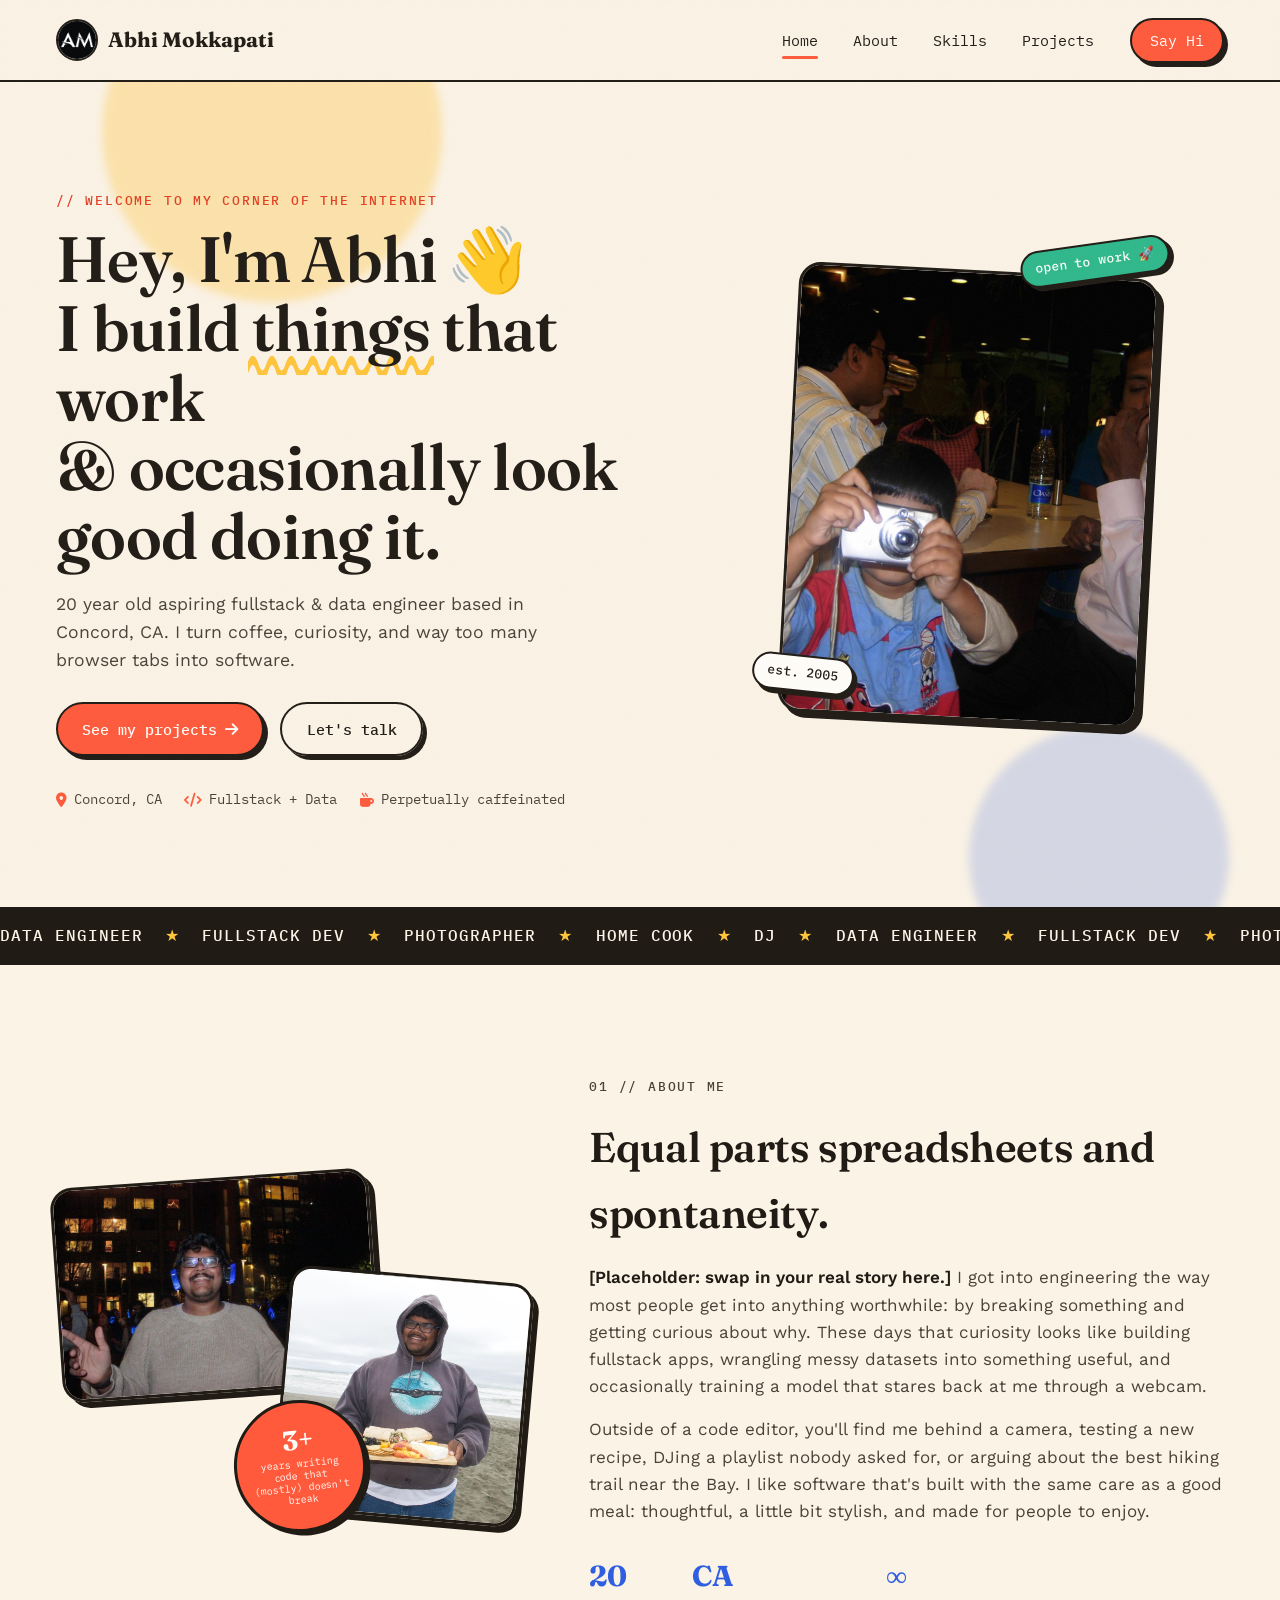
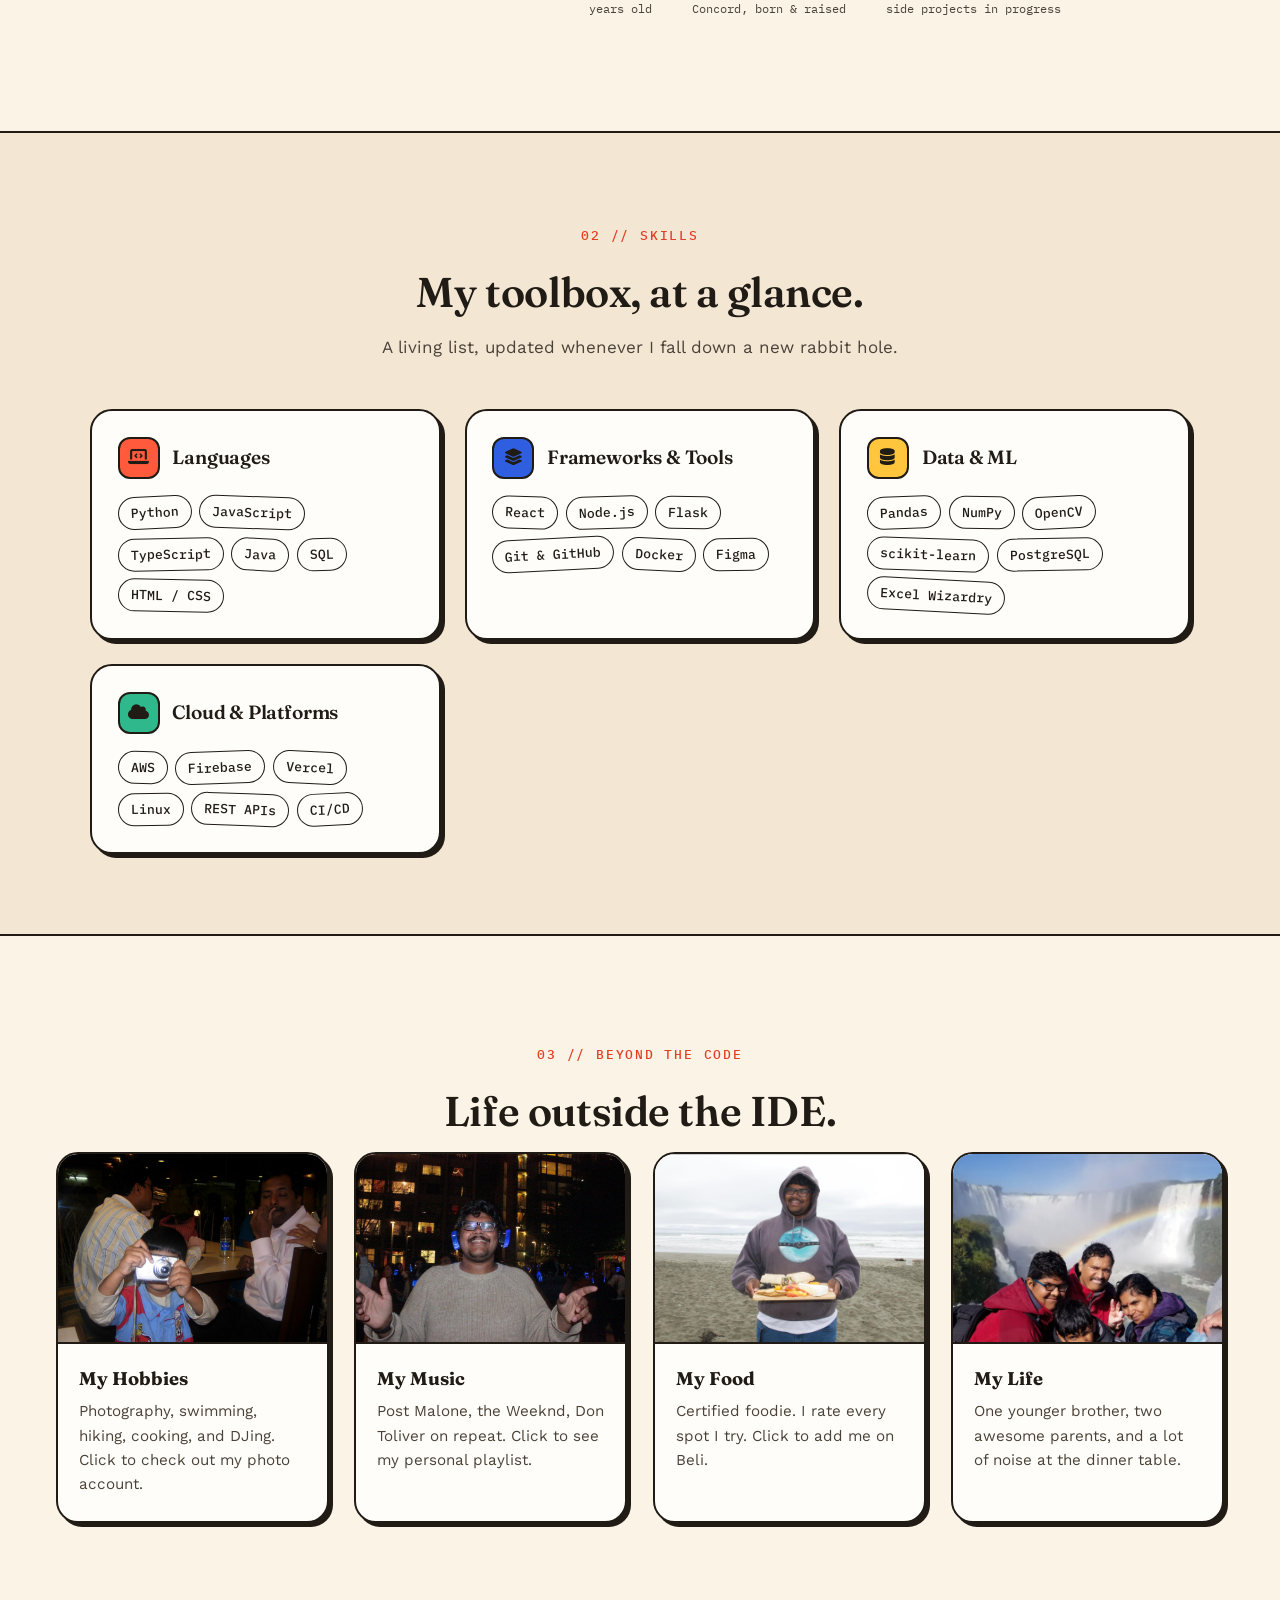
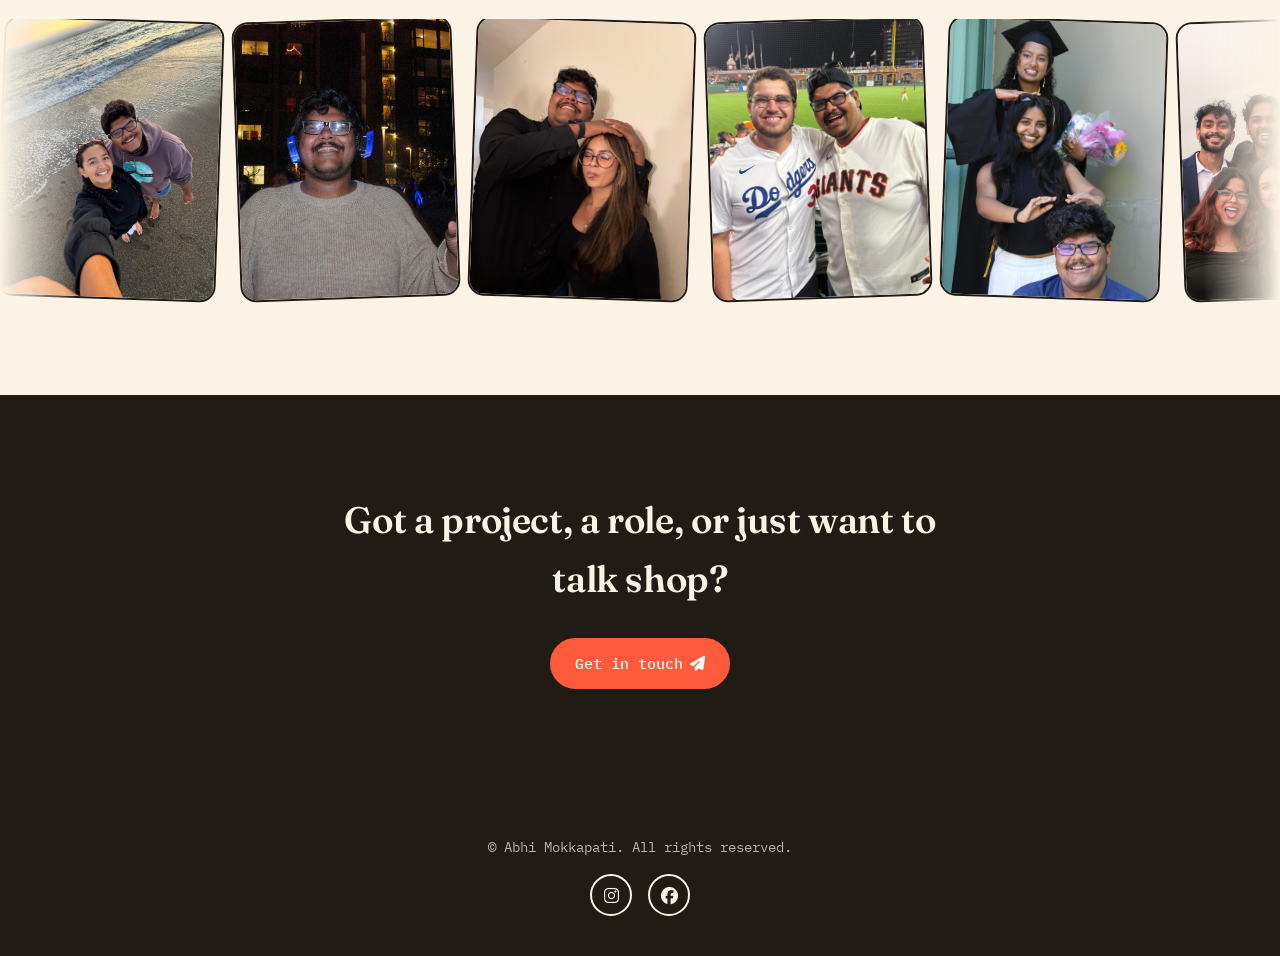
==== commit 4c932edb: "Remove em dashes and hyphenated phrasing from site copy Rewrites section eyebrows, hero/about/projec" ====
--- a/homepage/index.html
+++ b/homepage/index.html
@@ -4,7 +4,7 @@
   <meta charset="UTF-8" />
   <meta name="viewport" content="width=device-width, initial-scale=1.0" />
   <title>Abhi Mokkapati | Fullstack &amp; Data Engineer</title>
-  <meta name="description" content="Abhi Mokkapati — aspiring fullstack &amp; data engineer. Portfolio, skills, and a bit of personality." />
+  <meta name="description" content="Abhi Mokkapati: aspiring fullstack &amp; data engineer. Portfolio, skills, and a bit of personality." />
   <link rel="stylesheet" href="../assets/css/base.css" />
   <link rel="stylesheet" href="index.css" />
   <link href="https://fonts.googleapis.com/css2?family=Fraunces:ital,opsz,wght@0,9..144,500..800;1,9..144,500..700&family=Work+Sans:wght@400;500;600;700&family=IBM+Plex+Mono:wght@400;500&display=swap" rel="stylesheet">
@@ -40,7 +40,7 @@
       <div class="hero-copy">
         <p class="eyebrow">// welcome to my corner of the internet</p>
         <h1>Hey, I'm Abhi<span class="wave">👋</span><br>I build <span class="squiggle">things</span> that work<br>&amp; occasionally look good doing it.</h1>
-        <p class="hero-sub">20-year-old aspiring fullstack &amp; data engineer based in Concord, CA. I turn coffee, curiosity, and way too many browser tabs into software.</p>
+        <p class="hero-sub">20 year old aspiring fullstack &amp; data engineer based in Concord, CA. I turn coffee, curiosity, and way too many browser tabs into software.</p>
         <div class="hero-actions">
           <a href="../projects/projects.html" class="btn btn-coral">See my projects <i class="fa-solid fa-arrow-right"></i></a>
           <a href="../contact/contact.html" class="btn btn-outline">Let's talk</a>
@@ -81,10 +81,10 @@
       </div>
 
       <div class="about-copy reveal">
-        <p class="eyebrow">01 — about me</p>
+        <p class="eyebrow">01 // about me</p>
         <h2>Equal parts spreadsheets and spontaneity.</h2>
         <p>
-          <em>[Placeholder — swap in your real story here.]</em> I got into engineering the way most people
+          <em>[Placeholder: swap in your real story here.]</em> I got into engineering the way most people
           get into anything worthwhile: by breaking something and getting curious about why. These days
           that curiosity looks like building fullstack apps, wrangling messy datasets into something useful,
           and occasionally training a model that stares back at me through a webcam.
@@ -92,7 +92,7 @@
         <p>
           Outside of a code editor, you'll find me behind a camera, testing a new recipe, DJing a playlist
           nobody asked for, or arguing about the best hiking trail near the Bay. I like software that's built
-          with the same care as a good meal — thoughtful, a little bit stylish, and made for people to enjoy.
+          with the same care as a good meal: thoughtful, a little bit stylish, and made for people to enjoy.
         </p>
         <div class="about-stat-row">
           <div class="stat"><strong>20</strong><span>years old</span></div>
@@ -104,9 +104,9 @@
 
     <!-- ============ SKILLS ============ -->
     <section class="skills" id="skills">
-      <p class="eyebrow center">02 — skills</p>
+      <p class="eyebrow center">02 // skills</p>
       <h2 class="center">My toolbox, at a glance.</h2>
-      <p class="section-sub center">A living list — updated whenever I fall down a new rabbit hole.</p>
+      <p class="section-sub center">A living list, updated whenever I fall down a new rabbit hole.</p>
 
       <div class="skills-grid">
         <div class="skill-card reveal">
@@ -173,7 +173,7 @@
 
     <!-- ============ BEYOND THE CODE ============ -->
     <section class="content" id="beyond">
-      <p class="eyebrow center">03 — beyond the code</p>
+      <p class="eyebrow center">03 // beyond the code</p>
       <h2 class="center">Life outside the IDE.</h2>
 
       <div class="card-grid">
@@ -195,7 +195,7 @@
           <img src="images/food.jpg" alt="Picture of Food">
           <div class="card-body">
             <p class="card-title">My Food</p>
-            <p>Certified foodie — I rate every spot I try. Click to add me on Beli.</p>
+            <p>Certified foodie. I rate every spot I try. Click to add me on Beli.</p>
           </div>
         </a>
         <a href="#about" class="card">
